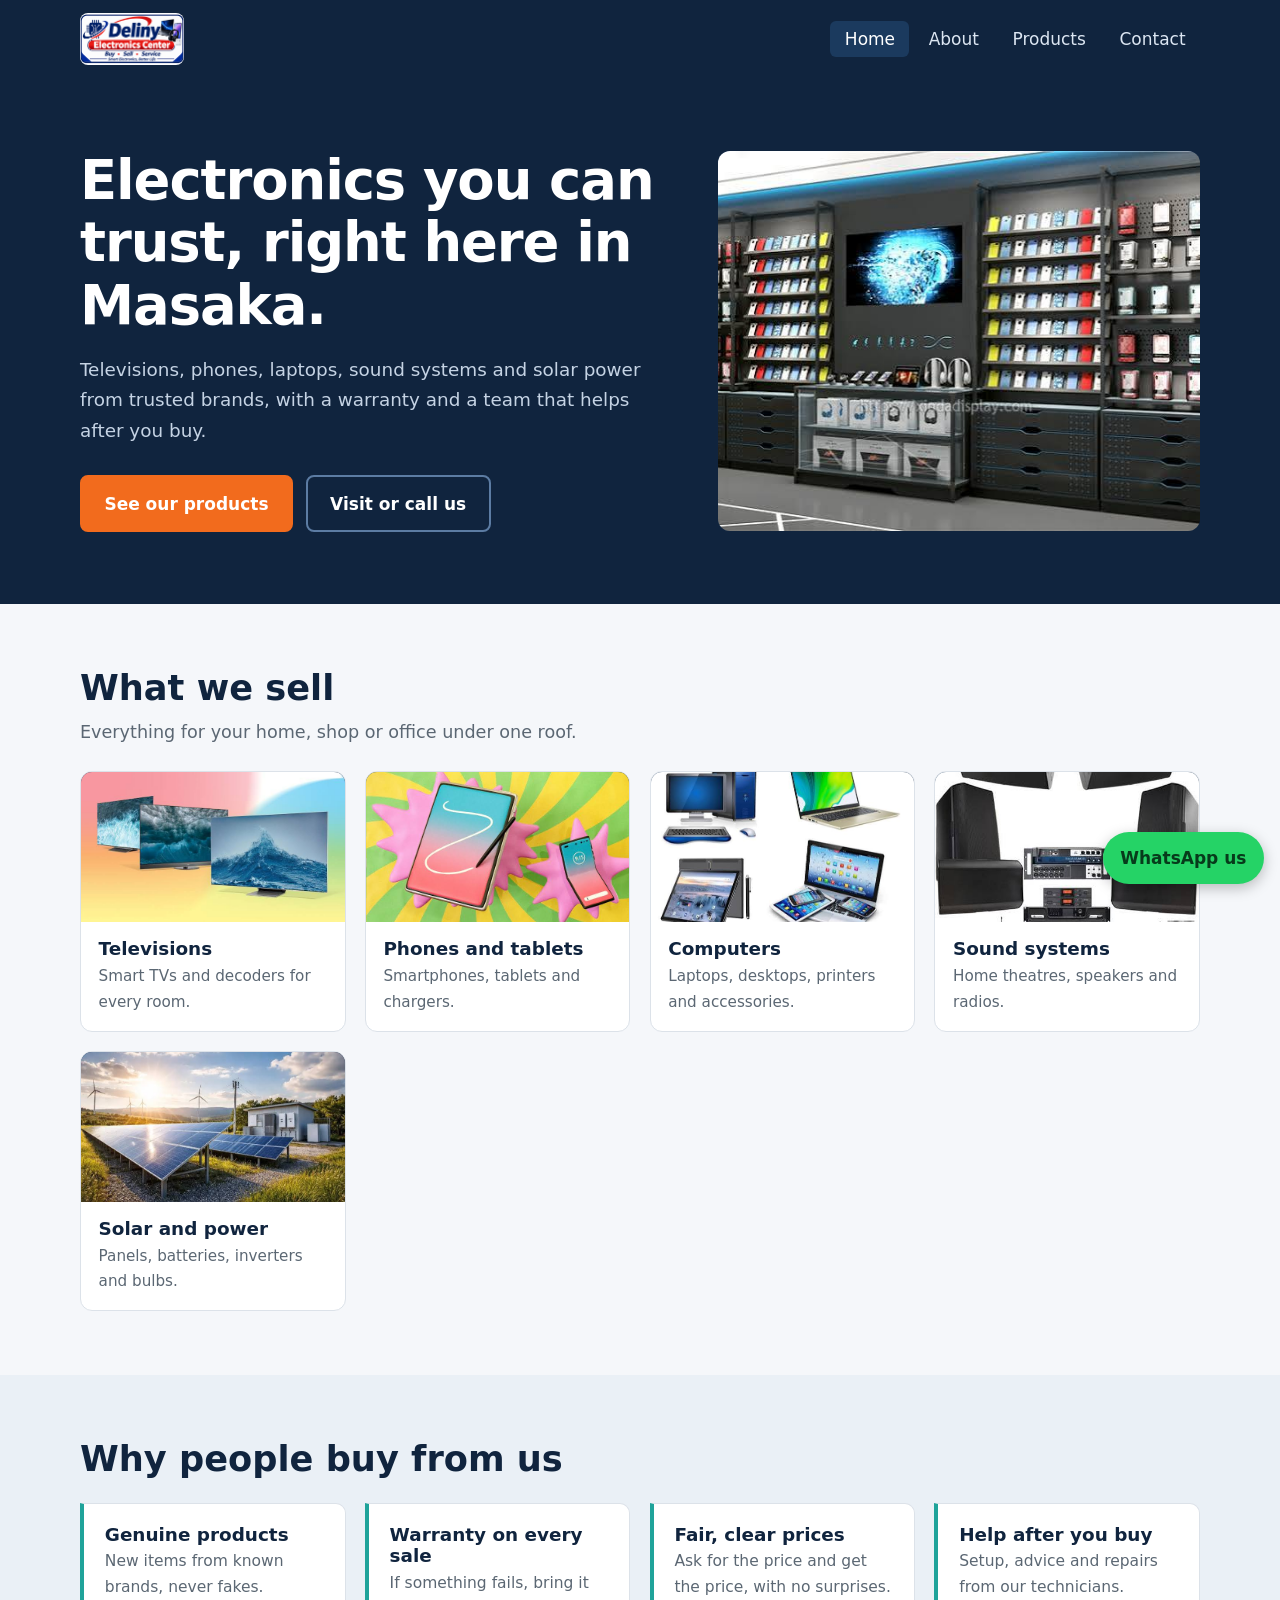
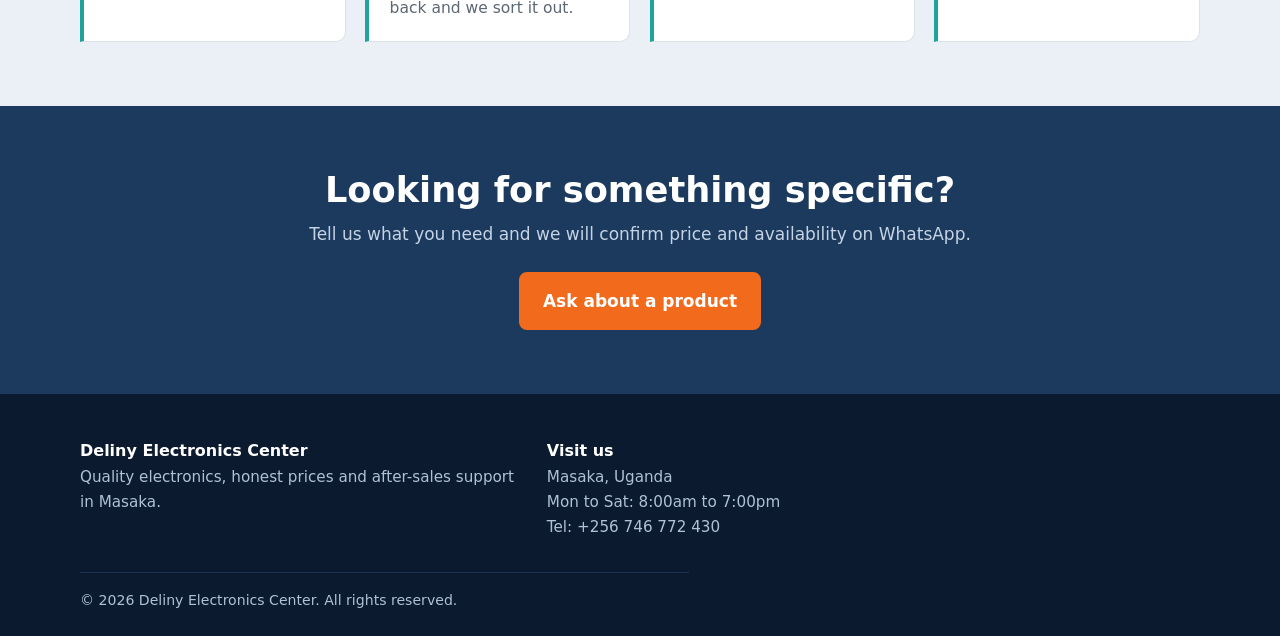
==== index.html @ a0d7d00e "Add files via upload" ====
<!DOCTYPE html>
<html lang="en">

<head>
    <meta charset="UTF-8">
    <!-- Makes the page fit phone screens. -->
    <meta name="viewport" content="width=device-width, initial-scale=1">
    <title>Home | Deliny Electronics Center, Masaka</title>
    <meta name="description" content="Deliny Electronics Center in Masaka, Uganda: TVs, phones, laptops, sound systems, solar and accessories.">

    <!-- Connects this page to style.css, which holds all the colours and layout. Keep style.css in the same folder. -->
    <link rel="stylesheet" href="style.css">
    <!-- Small icon shown in the browser tab. -->
    <link rel="icon" href="logo.png">
</head>

<body>
    <!-- TOP BAR: shop name and the menu. This same block is on every page. -->
    <header>
        <div class="wrap bar">
            <a class="brand" href="index.html"><img class="logo" src="logo.png" alt="Deliny Electronics Center: Buy, Sell, Service"></a>
            <input type="checkbox" id="menu-toggle" class="menu-toggle" aria-label="Open menu">
            <label for="menu-toggle" class="menu-btn">Menu</label>
            <nav aria-label="Main">
                <ul>
                    <li><a href="index.html" class=on aria-current=page>Home</a></li>
                    <li><a href="about.html">About</a></li>
                    <li><a href="products.html">Products</a></li>
                    <li><a href="contact.html">Contact</a></li>
                </ul>
            </nav>
        </div>
    </header>
    <!-- HERO: the big first section with the main headline and two buttons. -->
    <section class="hero">
        <div class="wrap grid">
            <div>
                <h1>Electronics you can trust, right here in Masaka.</h1>
                <p>Televisions, phones, laptops, sound systems and solar power from trusted brands, with a warranty and a team that helps after you buy.</p>
                <div class="actions"><a class="btn" href="products.html">See our products</a><a class="btn ghost" href="contact.html">Visit or call us</a></div>
            </div>
            <!-- PICTURE SPOT: put your photo in the images folder with the file name shown in url(images/...) below. Until the photo is added, the label text is shown instead. -->
            <div class="slot tall">
                <span>Photo of the Deliny shop front or a display of TVs and phones</span>
                <div class="pic" role="img" aria-label="shop.jpg" style="background-image:url(shop.jpg)"></div>
            </div>
        </div>
    </section>
    <!-- A new section of the page -->
    <section>
        <div class="wrap">
            <h2>What we sell</h2>
            <p class="lead">Everything for your home, shop or office under one roof.</p>
            <!-- CATEGORY CARDS: one card for each type of product we sell. -->
            <div class="cats">
                <a class="cat" href="products.html">
                    <div class="slot">
                        <span>Televisions</span>
                        <div class="pic" role="img" aria-label="Televisions" style="background-image:url(televison.jpg)"></div>
                    </div>
                    <div class="t">
                        <h3>Televisions</h3>
                        <p>Smart TVs and decoders for every room.</p>
                    </div>
                </a>
                <a class="cat" href="products.html">
                    <div class="slot">
                        <span>Phones and tablets</span>
                        <div class="pic" role="img" aria-label="phones and tablets" style="background-image:url(phone.jpg)"></div>
                    </div>
                    <div class="t">
                        <h3>Phones and tablets</h3>
                        <p>Smartphones, tablets and chargers.</p>
                    </div>
                </a>
                <a class="cat" href="products.html">
                    <div class="slot">
                        <span>Computers</span>
                        <div class="pic" role="img" aria-label="Computers" style="background-image:url(computers.jpg)"></div>
                    </div>
                    <div class="t">
                        <h3>Computers</h3>
                        <p>Laptops, desktops, printers and accessories.</p>
                    </div>
                </a>
                <a class="cat" href="products.html">
                    <div class="slot">
                        <span>Sound systems</span>
                        <div class="pic" role="img" aria-label="Sound systems" style="background-image:url(sound.jpg)"></div>
                    </div>
                    <div class="t">
                        <h3>Sound systems</h3>
                        <p>Home theatres, speakers and radios.</p>
                    </div>
                </a>
                <a class="cat" href="products.html">
                    <div class="slot">
                        <span>Solar and power</span>
                        <div class="pic" role="img" aria-label="Solar and power" style="background-image:url(solar.jpg)"></div>
                    </div>
                    <div class="t">
                        <h3>Solar and power</h3>
                        <p>Panels, batteries, inverters and bulbs.</p>
                    </div>
                </a>
            </div>
        </div>
    </section>
    <section class="alt">
        <div class="wrap">
            <h2>Why people buy from us</h2>
            <!-- SHORT POINTS: small boxes with a title and a sentence. Copy one box to add another. -->
            <div class="values">
                <div class="value">
                    <h3>Genuine products</h3>
                    <p>New items from known brands, never fakes.</p>
                </div>
                <div class="value">
                    <h3>Warranty on every sale</h3>
                    <p>If something fails, bring it back and we sort it out.</p>
                </div>
                <div class="value">
                    <h3>Fair, clear prices</h3>
                    <p>Ask for the price and get the price, with no surprises.</p>
                </div>
                <div class="value">
                    <h3>Help after you buy</h3>
                    <p>Setup, advice and repairs from our technicians.</p>
                </div>
            </div>
        </div>
    </section>
    <!-- CALL TO ACTION: a coloured strip that sends visitors to the contact page. -->
    <section class="band">
        <div class="wrap">
            <h2>Looking for something specific?</h2>
            <p>Tell us what you need and we will confirm price and availability on WhatsApp.</p>
            <a class="btn" href="contact.html">Ask about a product</a>
        </div>
    </section>
    <!-- FOOTER: the bottom of every page. -->
    <footer>
        <div class="wrap">
            <div class="foot">
                <div>
                    <h3>Deliny Electronics Center</h3>
                    <p>Quality electronics, honest prices and after-sales support in Masaka.</p>
                </div>
                <div>
                    <h3>Visit us</h3>
                    <p>Masaka, Uganda<br>Mon to Sat: 8:00am to 7:00pm<br>Tel: +256 746 772 430</p>
                </div>
            </div>
            <p class="copy">&copy; 2026 Deliny Electronics Center. All rights reserved.</p>
        </div>
    </footer>
    <!-- WHATSAPP BUTTON: the green button that floats at the bottom right. Change the number in the link. -->
    <a class="wa" href="https://wa.me/256746772430" target="_blank" rel="noopener">WhatsApp us</a>
</body>

</html>
---- style.css ----
/*
  Deliny Electronics Center - style.css
  This file controls how every page looks.
  Each block below has a title in plain English.
  Tip: change the colours in :root first.
*/

/* COLOURS: change a colour once here and it changes on every page. */
:root {
  --navy: #10243E;
  --navy-2: #1B3A5E;
  --orange: #F26B1D;
  --teal: #1FA39A;
  --bg: #F5F7FA;
  --ink: #14202E;
  --mute: #5B6773;
  --line: #DCE2E9;
  --white: #fff;
}
/* RESET: removes the browser's default spacing so every page starts the same. */
* {
  box-sizing: border-box;
  margin: 0;
  padding: 0;
}
html {
  scroll-behavior: smooth;
}
/* PAGE BASICS: the main font, text colour and background. */
body {
  font-family: "Work Sans",system-ui,Arial,sans-serif;
  color: var(--ink);
  background: var(--bg);
  line-height: 1.65;
  font-size: 17px;
}
h1,
h2,
h3 {
  font-family: "Archivo",system-ui,Arial,sans-serif;
  line-height: 1.15;
  color: var(--navy);
}
h1 {
  font-size: clamp(2rem,5vw,3.4rem);
  font-weight: 800;
  letter-spacing: -.02em;
}
h2 {
  font-size: clamp(1.5rem,3.2vw,2.2rem);
  font-weight: 700;
  margin-bottom: .6rem;
}
h3 {
  font-size: 1.15rem;
  font-weight: 700;
  margin-bottom: .3rem;
}
p {
  max-width: 68ch;
}
a {
  color: var(--navy-2);
}
img {
  max-width: 100%;
  display: block;
}
:focus-visible {
  outline: 3px solid var(--orange);
  outline-offset: 2px;
}
/* CONTENT WIDTH: keeps the text centred and not too wide on big screens. */
.wrap {
  width: min(1120px,92%);
  margin-inline: auto;
}
/* SPACING: space above and below each section. */
section {
  padding: 4rem 0;
}
.lead {
  color: var(--mute);
  font-size: 1.1rem;
  margin-bottom: 1.5rem;
}
/* TOP BAR: stays at the top while the visitor scrolls. */
header {
  background: var(--navy);
  position: sticky;
  top: 0;
  z-index: 50;
}
.bar {
  display: flex;
  align-items: center;
  justify-content: space-between;
  padding: .8rem 0;
}
.brand {
  color: var(--white);
  text-decoration: none;
  font-family: "Archivo",sans-serif;
  font-weight: 800;
  font-size: 1.25rem;
  display: flex;
  align-items: center;
  gap: .6rem;
}
.brand i {
  width: 34px;
  height: 34px;
  border-radius: 8px;
  background: var(--orange);
  display: grid;
  place-items: center;
  font-style: normal;
  color: var(--white);
  font-size: 1.1rem;
}
.brand small {
  display: block;
  font-weight: 500;
  font-size: .72rem;
  color: #AFC1D6;
  letter-spacing: .02em;
}
nav ul {
  list-style: none;
  display: flex;
  gap: .3rem;
}
nav a {
  color: #DCE6F2;
  text-decoration: none;
  padding: .5rem .9rem;
  border-radius: 6px;
  font-weight: 500;
}
nav a:hover,
nav a.on {
  background: var(--navy-2);
  color: var(--white);
}
.menu-toggle {
  position: absolute;
  opacity: 0;
  pointer-events: none;
}
.menu-toggle:focus-visible+.menu-btn {
  outline: 3px solid var(--orange);
  outline-offset: 2px;
}
.menu-btn {
  display: none;
  background: none;
  border: 1px solid #3A5A80;
  color: var(--white);
  border-radius: 6px;
  padding: .4rem .7rem;
  font-size: 1rem;
  cursor: pointer;
}
/* BUTTONS: the orange buttons. .ghost and .dark are other button styles. */
.btn {
  display: inline-block;
  padding: .8rem 1.4rem;
  border-radius: 8px;
  font-weight: 600;
  text-decoration: none;
  border: 2px solid var(--orange);
  background: var(--orange);
  color: var(--white);
  cursor: pointer;
  font: inherit;
  font-weight: 600;
}
.btn:hover {
  background: #D95A10;
  border-color: #D95A10;
}
.btn.ghost {
  background: transparent;
  color: var(--white);
  border-color: #5C7CA3;
}
.btn.ghost:hover {
  background: var(--navy-2);
}
.btn.dark {
  background: var(--navy);
  border-color: var(--navy);
}
/* HERO: the big first section on the home page. */
.hero {
  background: var(--navy);
  color: var(--white);
  padding: 4.5rem 0;
}
.hero h1 {
  color: var(--white);
}
.hero .grid {
  display: grid;
  grid-template-columns: 1.1fr .9fr;
  gap: 3rem;
  align-items: center;
}
.hero p {
  color: #C5D3E4;
  margin: 1.1rem 0 1.8rem;
  font-size: 1.15rem;
}
.hero .actions {
  display: flex;
  gap: .8rem;
  flex-wrap: wrap;
}
/* PAGE TITLE BANNER: the dark strip at the top of inner pages. */
.page-head {
  background: var(--navy);
  padding: 3rem 0;
}
.page-head h1 {
  color: var(--white);
  font-size: clamp(1.8rem,4vw,2.6rem);
}
.page-head p {
  color: #C5D3E4;
  margin-top: .5rem;
}
/* PICTURE SPOTS: a rounded box that holds a photo (or a label if no photo yet). */
.slot {
  position: relative;
  border-radius: 12px;
  overflow: hidden;
  background: linear-gradient(135deg,#1B3A5E,#0E1F36);
  min-height: 200px;
  display: grid;
  place-items: center;
  color: #7E98B8;
  font-size: .9rem;
  text-align: center;
  padding: 1rem;
}
.slot span {
  position: relative;
}
.slot .pic {
  position: absolute;
  inset: 0;
  background-size: cover;
  background-position: center;
}
.slot.tall {
  min-height: 380px;
}
.slot.light {
  background: linear-gradient(135deg,#E4EAF1,#D3DCE7);
  color: #6B7B8D;
}
/* CATEGORY CARDS: a grid that fits as many cards per row as the screen allows. */
.cats {
  display: grid;
  grid-template-columns: repeat(auto-fit,minmax(210px,1fr));
  gap: 1.2rem;
}
.cat {
  background: var(--white);
  border: 1px solid var(--line);
  border-radius: 12px;
  overflow: hidden;
  text-decoration: none;
  color: inherit;
  display: block;
}
.cat:hover {
  border-color: var(--orange);
}
.cat .slot {
  border-radius: 0;
  min-height: 150px;
}
.cat div.t {
  padding: 1rem 1.1rem;
}
.cat p {
  color: var(--mute);
  font-size: .95rem;
}
/* PRODUCT CARDS: grid and card design on the products page. */
.products {
  display: grid;
  grid-template-columns: repeat(auto-fill,minmax(250px,1fr));
  gap: 1.4rem;
}
.card {
  background: var(--white);
  border: 1px solid var(--line);
  border-radius: 12px;
  overflow: hidden;
  display: flex;
  flex-direction: column;
}
.card .slot {
  border-radius: 0;
  min-height: 190px;
}
.card .body {
  padding: 1.1rem;
  display: flex;
  flex-direction: column;
  gap: .5rem;
  flex: 1;
}
.card .brandname {
  color: var(--teal);
  font-weight: 600;
  font-size: .9rem;
}
.card .price {
  font-family: "Archivo",sans-serif;
  font-weight: 700;
  color: var(--navy);
  margin-top: auto;
}
.card .btn {
  padding: .55rem 1rem;
  font-size: .95rem;
  text-align: center;
}
/* QUICK LINKS: the round buttons above the products. */
.filters {
  display: flex;
  gap: .5rem;
  flex-wrap: wrap;
  margin-bottom: 1.6rem;
}
.filters a {
  background: var(--white);
  border: 1px solid var(--line);
  padding: .5rem 1rem;
  border-radius: 99px;
  text-decoration: none;
  color: var(--ink);
  font-size: .95rem;
}
.filters a:hover {
  background: var(--navy);
  color: var(--white);
  border-color: var(--navy);
}
.group {
  scroll-margin-top: 1rem;
}
.cat-title {
  margin: 2.2rem 0 1rem;
  padding-bottom: .4rem;
  border-bottom: 2px solid var(--line);
}
/* TWO COLUMNS: text on one side, picture on the other. */
.split {
  display: grid;
  grid-template-columns: 1fr 1fr;
  gap: 3rem;
  align-items: center;
}
/* SHORT POINTS: the small boxes with a green line on the left. */
.values {
  display: grid;
  grid-template-columns: repeat(auto-fit,minmax(230px,1fr));
  gap: 1.2rem;
  margin-top: 1.5rem;
}
.value {
  background: var(--white);
  border-left: 4px solid var(--teal);
  padding: 1.2rem 1.3rem;
  border-radius: 0 10px 10px 0;
  border-top: 1px solid var(--line);
  border-right: 1px solid var(--line);
  border-bottom: 1px solid var(--line);
}
.value p {
  color: var(--mute);
  font-size: .97rem;
}
/* CALL TO ACTION STRIP. */
.band {
  background: var(--navy-2);
  color: var(--white);
  text-align: center;
}
.band h2 {
  color: var(--white);
}
.band p {
  margin: 0 auto 1.5rem;
  color: #C5D3E4;
}
.alt {
  background: #EAF0F6;
}
/* CONTACT PAGE: shop details on the left, form on the right. */
.contact-grid {
  display: grid;
  grid-template-columns: 1fr 1.1fr;
  gap: 3rem;
}
.info li {
  list-style: none;
  margin-bottom: 1.1rem;
}
.info strong {
  display: block;
  color: var(--navy);
}
/* FORM: box, labels and input fields. */
form {
  background: var(--white);
  border: 1px solid var(--line);
  padding: 1.6rem;
  border-radius: 12px;
}
label {
  display: block;
  font-weight: 600;
  margin: .9rem 0 .3rem;
  font-size: .95rem;
}
input,
select,
textarea {
  width: 100%;
  padding: .7rem .8rem;
  border: 1px solid #B9C4D0;
  border-radius: 8px;
  font: inherit;
  background: var(--white);
}
textarea {
  min-height: 130px;
  resize: vertical;
}
form .btn {
  margin-top: 1.2rem;
  width: 100%;
}
.note {
  font-size: .88rem;
  color: var(--mute);
  margin-top: .7rem;
}
.map {
  margin-top: 1.5rem;
  min-height: 200px;
}
/* FOOTER: dark bottom area of every page. */
footer {
  background: #0B1A2E;
  color: #AFC1D6;
  padding: 3rem 0 1.5rem;
  font-size: .95rem;
}
.foot {
  display: grid;
  grid-template-columns: 1.4fr 1fr 1fr;
  gap: 2rem;
}
footer h3 {
  color: var(--white);
  font-size: 1rem;
}
footer a {
  color: #AFC1D6;
  display: block;
  text-decoration: none;
  margin: .25rem 0;
}
footer a:hover {
  color: var(--white);
}
.copy {
  border-top: 1px solid #1E3453;
  margin-top: 2rem;
  padding-top: 1rem;
  font-size: .88rem;
}
/* WHATSAPP BUTTON: floats at the bottom right of the screen. */
.wa {
  position: fixed;
  right: 1rem;
  bottom: 1rem;
  background: #25D366;
  color: #073B1B;
  font-weight: 700;
  text-decoration: none;
  padding: .75rem 1.1rem;
  border-radius: 99px;
  box-shadow: 0 4px 14px rgba(0,0,0,.25);
  z-index: 60;
}

/* PHONE SCREENS: these rules only apply when the screen is narrow. */
@media (max-width: 860px) {
  .hero .grid,
  .split,
  .contact-grid,
  .foot {
    grid-template-columns: 1fr;
  }
  .menu-btn {
    display: block;
  }
  nav {
    display: none;
    position: absolute;
    left: 0;
    right: 0;
    top: 100%;
    background: var(--navy);
    padding: .5rem 4%;
  }
  .menu-toggle:checked~nav {
    display: block;
  }
  nav ul {
    flex-direction: column;
  }
  /* TOP BAR: stays at the top while the visitor scrolls. */
  header {
    position: relative;
  }
  .slot.tall {
    min-height: 260px;
  }
}

/* ACCESSIBILITY: stops smooth scrolling for people who turn off motion. */
@media (prefers-reduced-motion: reduce) {
  html {
    scroll-behavior: auto;
  }
}

/* LOGO: the shop logo in the top bar. Change the height to make it bigger or smaller. */
.logo {
  height: 52px;
  width: auto;
  display: block;
  border-radius: 8px;
}
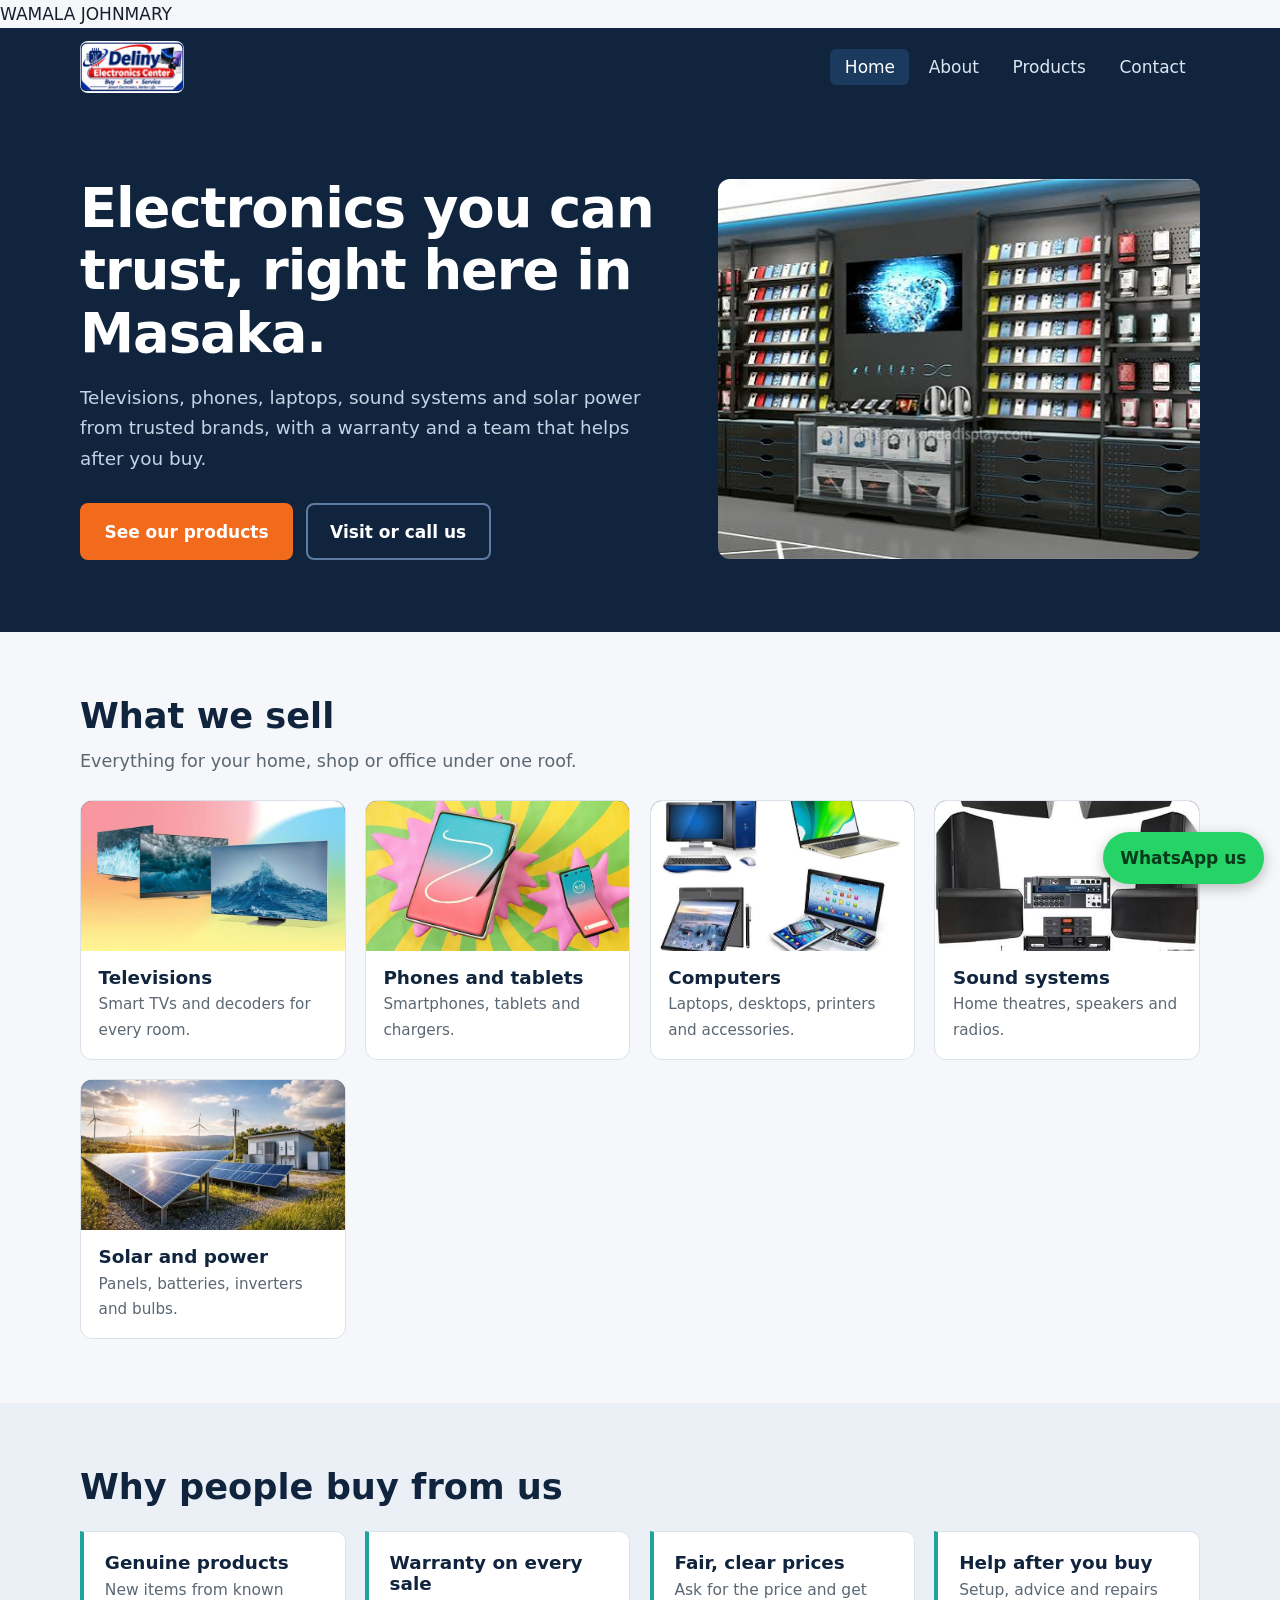
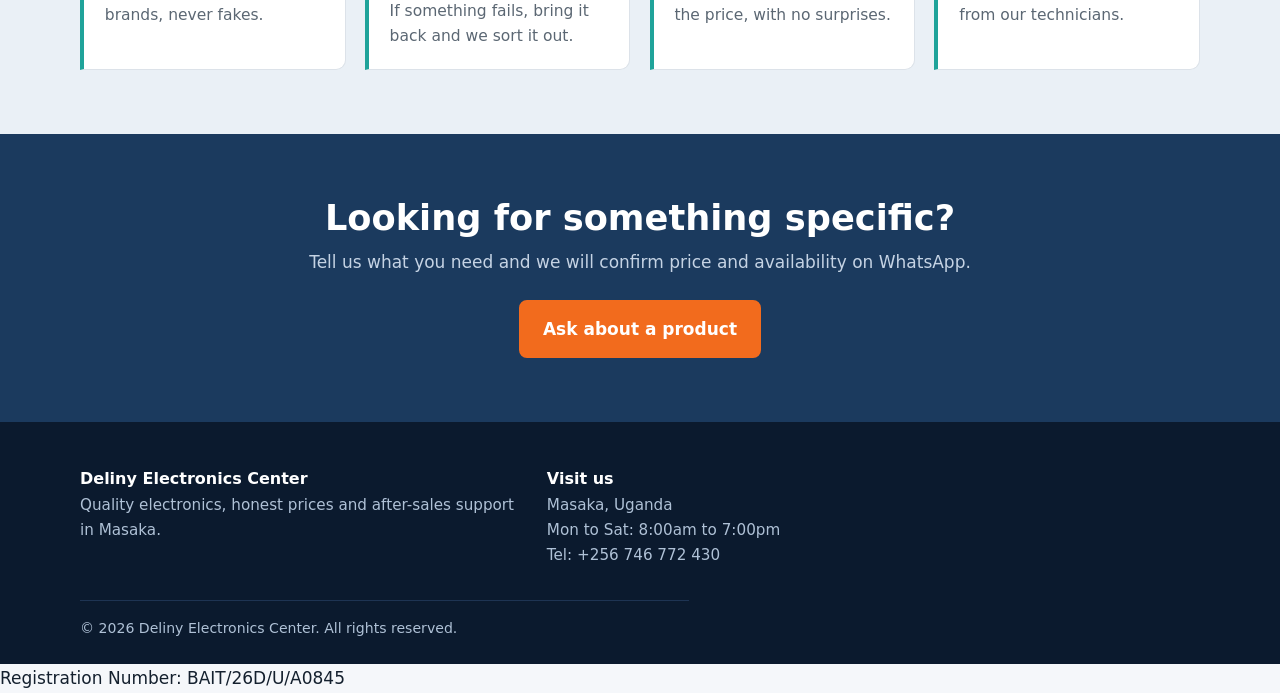
==== commit 4e162723: "Update index.html" ====
--- a/index.html
+++ b/index.html
@@ -15,6 +15,9 @@
 </head>
 
 <body>
+    <div class="student-name">
+    WAMALA JOHNMARY
+</div>
     <!-- TOP BAR: shop name and the menu. This same block is on every page. -->
     <header>
         <div class="wrap bar">
@@ -156,6 +159,9 @@
     </footer>
     <!-- WHATSAPP BUTTON: the green button that floats at the bottom right. Change the number in the link. -->
     <a class="wa" href="https://wa.me/256746772430" target="_blank" rel="noopener">WhatsApp us</a>
+    <div class="student-registration">
+    Registration Number: BAIT/26D/U/A0845
+</div>
 </body>
 
-</html>+</html>
